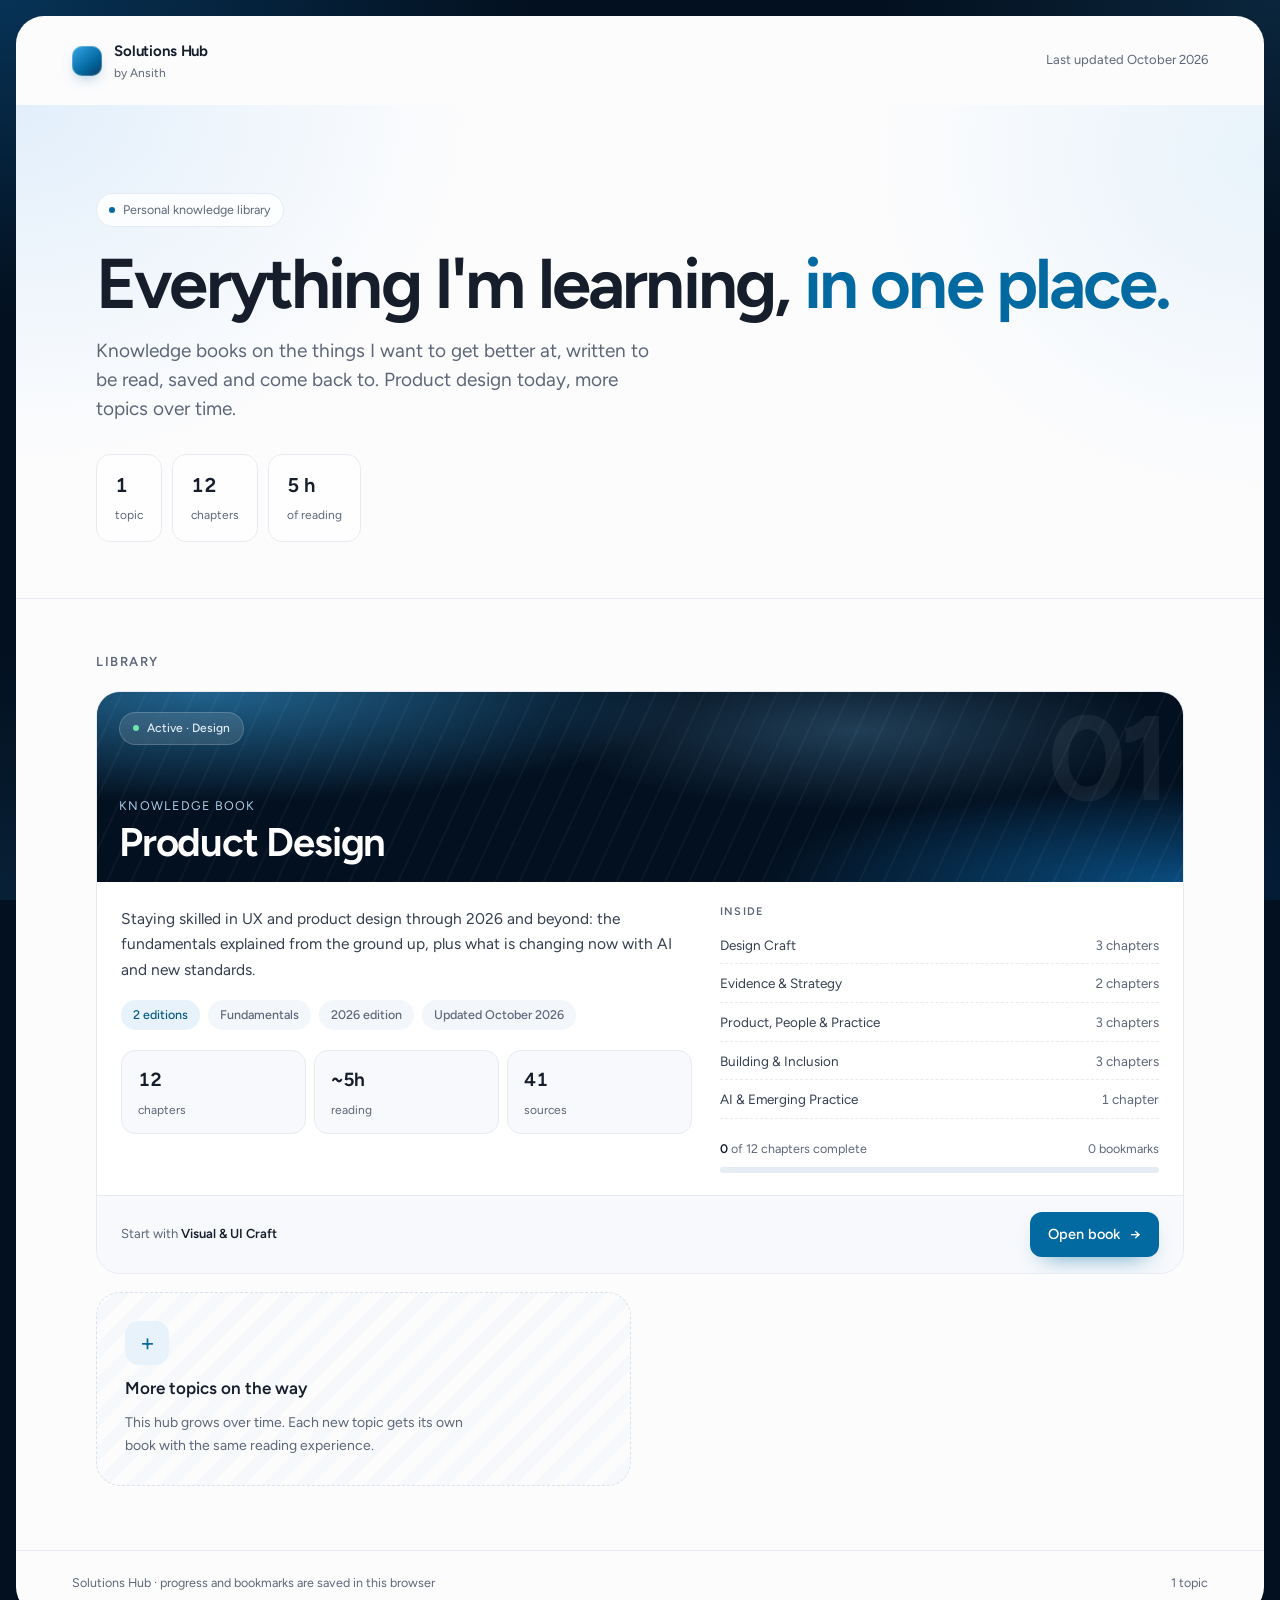
==== Product Design Workbook/index.html @ cf9ffddc "Add files via upload" ====
<!doctype html>
<html lang="en">
<head>
<meta charset="utf-8">
<meta name="viewport" content="width=device-width, initial-scale=1">
<title>Solutions Hub</title>
<meta name="description" content="A personal library of knowledge books: product design today, more topics over time.">
<link rel="preconnect" href="https://fonts.googleapis.com">
<link rel="preconnect" href="https://fonts.gstatic.com" crossorigin>
<link href="https://fonts.googleapis.com/css2?family=Figtree:ital,wght@0,300..800;1,300..800&display=swap" rel="stylesheet">
<style>
:root{
  --font:"Figtree",system-ui,-apple-system,"Segoe UI",sans-serif;
  --night:#03101f;
  --aur:radial-gradient(60% 50% at 0% 0%,rgba(14,116,190,.34),transparent 70%),
        radial-gradient(45% 40% at 100% 0%,rgba(56,170,240,.14),transparent 70%),
        radial-gradient(55% 50% at 85% 100%,rgba(10,88,170,.26),transparent 70%),
        radial-gradient(40% 40% at 0% 100%,rgba(40,150,220,.12),transparent 70%);
  --paper:#fcfcfd;--wash:#f3f6fa;--wash-2:#f7f9fc;
  --ink:#161d2b;--body:#353e50;--muted:#5d6679;
  --line:#e7eaf0;--line-2:#dbe1ea;
  --accent:#0369a1;--accent-2:#075985;--tint:#e7f2fb;
  --gap:16px;--r:28px;--ease:cubic-bezier(.2,.7,.2,1);
  color-scheme:light;
}
*{box-sizing:border-box}
html{-webkit-text-size-adjust:100%}
body{margin:0;min-height:100vh;padding:var(--gap);font:400 16px/1.6 var(--font);color:var(--body);background-color:var(--night);background-image:var(--aur);background-attachment:fixed;-webkit-font-smoothing:antialiased}
a{color:inherit}
:focus-visible{outline:2px solid var(--accent);outline-offset:3px;border-radius:8px}
h1,h2,h3{margin:0;color:var(--ink);font-weight:650;letter-spacing:-.025em;line-height:1.1;text-wrap:balance}

.shell{min-height:calc(100vh - var(--gap)*2);background:var(--paper);border-radius:var(--r);overflow:clip;display:flex;flex-direction:column}

/* top bar */
.bar{display:flex;align-items:center;justify-content:space-between;gap:16px;padding:22px clamp(20px,5vw,56px)}
.mark{display:flex;align-items:center;gap:12px;text-decoration:none}
.mark-dot{width:30px;height:30px;border-radius:10px;background:linear-gradient(140deg,#38a6e8,#0369a1 60%,#073a63);box-shadow:inset 0 0 0 1px rgba(255,255,255,.25),0 6px 16px -8px rgba(3,105,161,.8)}
.mark b{display:block;font-weight:650;font-size:15px;color:var(--ink);letter-spacing:-.01em}
.mark span{display:block;font-size:12px;color:var(--muted);margin-top:1px}
.bar-meta{font-size:13px;color:var(--muted)}

/* hero */
.hero{position:relative;padding:clamp(40px,7vw,88px) clamp(20px,5vw,56px) clamp(36px,5vw,56px);background:
  radial-gradient(60% 120% at 0% 0%,#e2effb 0%,transparent 60%),
  radial-gradient(50% 110% at 100% 10%,#e8f3fb 0%,transparent 62%);border-bottom:1px solid var(--line)}
.hero-in{max-width:68rem;margin:0 auto}
.kicker{display:inline-flex;align-items:center;gap:8px;padding:6px 12px;border-radius:999px;background:rgba(255,255,255,.8);border:1px solid var(--line);font-size:12.5px;color:var(--muted)}
.kicker i{width:6px;height:6px;border-radius:50%;background:var(--accent)}
.hero h1{margin:22px 0 16px;font-size:clamp(2.6rem,1.6rem + 4vw,4.4rem);letter-spacing:-.04em;line-height:1}
.hero h1 em{font-style:normal;color:var(--accent)}
.hero p{margin:0;max-width:36rem;font-size:clamp(16.5px,1.1vw + 12px,19px);line-height:1.55;color:var(--muted)}
.stats{display:flex;flex-wrap:wrap;gap:10px;margin-top:30px}
.stat{padding:14px 18px;border-radius:14px;background:rgba(255,255,255,.75);border:1px solid var(--line)}
.stat b{display:block;font-size:20px;font-weight:650;color:var(--ink);font-variant-numeric:tabular-nums;letter-spacing:-.02em}
.stat span{font-size:12px;color:var(--muted)}

/* library */
.lib{flex:1;padding:clamp(32px,5vw,56px) clamp(20px,5vw,56px) 64px}
.lib-in{max-width:68rem;margin:0 auto}
.lib-head{display:flex;align-items:end;justify-content:space-between;gap:16px;flex-wrap:wrap;margin-bottom:22px}
.lib-head h2{font-size:13px;font-weight:600;letter-spacing:.12em;text-transform:uppercase;color:var(--muted)}
.tools{display:flex;gap:10px;flex-wrap:wrap}
.chips{display:flex;gap:6px;flex-wrap:wrap}
.chip{padding:7px 13px;border-radius:999px;border:1px solid var(--line);background:#fff;color:var(--muted);font:500 13px var(--font);cursor:pointer;transition:all .2s}
.chip[aria-pressed=true]{background:var(--ink);border-color:var(--ink);color:#fff}
.search{position:relative}
.search input{width:15rem;padding:8px 14px 8px 36px;border:1px solid var(--line);border-radius:999px;background:#fff;font:400 14px var(--font);color:var(--ink)}
.search input:focus{outline:none;border-color:var(--accent);box-shadow:0 0 0 4px rgba(3,105,161,.12)}
.search svg{position:absolute;left:12px;top:50%;transform:translateY(-50%);color:var(--muted)}

.grid{display:grid;grid-template-columns:repeat(auto-fill,minmax(min(100%,22rem),1fr));gap:18px}

/* topic card */
.topic{position:relative;display:flex;flex-direction:column;grid-column:span 2;min-height:100%;border:1px solid var(--line);border-radius:24px;background:#fff;overflow:hidden;text-decoration:none;color:inherit;transition:transform .35s var(--ease),box-shadow .35s var(--ease),border-color .35s}
.topic:hover{transform:translateY(-3px);border-color:var(--line-2);box-shadow:0 28px 60px -36px rgba(3,30,60,.45)}
.cover{position:relative;height:190px;background:var(--night);background-image:
  radial-gradient(70% 90% at 10% 0%,rgba(56,166,232,.55),transparent 65%),
  radial-gradient(60% 80% at 100% 100%,rgba(14,116,190,.6),transparent 65%),
  radial-gradient(40% 60% at 70% 20%,rgba(120,200,250,.25),transparent 70%);overflow:hidden}
.cover::after{content:"";position:absolute;inset:0;background:repeating-linear-gradient(115deg,rgba(255,255,255,.035) 0 2px,transparent 2px 22px)}
.cover-tag{position:absolute;left:22px;top:20px;z-index:1;display:inline-flex;gap:8px;align-items:center;padding:6px 13px;border-radius:999px;background:rgba(255,255,255,.12);border:1px solid rgba(255,255,255,.18);color:#e3eef8;font-size:12px;font-weight:500;-webkit-backdrop-filter:blur(6px);backdrop-filter:blur(6px)}
.cover-tag i{width:6px;height:6px;border-radius:50%;background:#6fe3b0}
.cover-title{position:absolute;left:22px;right:22px;bottom:20px;z-index:1;color:#fff}
.cover-title small{display:block;font-size:12.5px;letter-spacing:.1em;text-transform:uppercase;color:#a9cbe8;margin-bottom:6px}
.cover-title b{display:block;font-size:clamp(28px,2.4vw + 10px,40px);font-weight:650;letter-spacing:-.03em;line-height:1}
.cover-num{position:absolute;right:18px;top:6px;font-size:120px;font-weight:700;line-height:1;color:rgba(255,255,255,.06);letter-spacing:-.05em;z-index:0}

.body{display:grid;grid-template-columns:minmax(0,1.3fr) minmax(0,1fr);gap:28px;padding:24px 24px 22px;flex:1}
.desc{margin:0 0 18px;font-size:15.5px;line-height:1.65;color:var(--body)}
.meta{display:flex;flex-wrap:wrap;gap:6px 8px}
.pill{display:inline-flex;align-items:center;gap:6px;padding:5px 12px;border-radius:999px;background:var(--wash);color:var(--muted);font-size:12.5px;font-weight:500}
.pill.blue{background:var(--tint);color:var(--accent-2)}
.facts{display:grid;grid-template-columns:repeat(3,1fr);gap:8px;margin-top:20px}
.fact{padding:14px 16px 12px;border-radius:14px;background:var(--wash-2);border:1px solid var(--line)}
.fact b{display:block;font-size:19px;font-weight:650;color:var(--ink);font-variant-numeric:tabular-nums;letter-spacing:-.02em}
.fact span{font-size:12px;color:var(--muted)}

.side h3{margin:0 0 10px;font-size:11px;font-weight:600;letter-spacing:.12em;text-transform:uppercase;color:var(--muted)}
.parts{list-style:none;margin:0 0 20px;padding:0;display:grid;gap:2px}
.parts li{display:flex;justify-content:space-between;gap:10px;padding:7px 0;border-bottom:1px dashed var(--line);font-size:13.5px;color:var(--body)}
.parts li span:last-child{color:var(--muted);font-variant-numeric:tabular-nums;white-space:nowrap}
.prog{margin-top:auto}
.prog-row{display:flex;justify-content:space-between;font-size:12.5px;color:var(--muted);margin-bottom:8px}
.prog-row b{color:var(--ink);font-weight:600}
.track{height:6px;border-radius:999px;background:#e5ecf3;overflow:hidden}
.track i{display:block;height:100%;width:0;border-radius:999px;background:linear-gradient(90deg,#38a6e8,var(--accent));transition:width .8s var(--ease)}

.foot{display:flex;align-items:center;justify-content:space-between;gap:12px;flex-wrap:wrap;padding:16px 24px;border-top:1px solid var(--line);background:var(--wash-2)}
.foot-l{font-size:13px;color:var(--muted)}
.foot-l b{color:var(--ink);font-weight:600}
.cta{display:inline-flex;align-items:center;gap:10px;padding:11px 18px;border-radius:12px;background:var(--accent);color:#fff;font-weight:550;font-size:14.5px;box-shadow:0 10px 24px -14px rgba(3,105,161,.9);transition:background .25s,gap .25s}
.topic:hover .cta{background:var(--accent-2);gap:14px}

/* placeholder */
.soon{display:flex;flex-direction:column;justify-content:center;align-items:flex-start;gap:10px;padding:28px;border:1.5px dashed var(--line-2);border-radius:24px;background:repeating-linear-gradient(135deg,transparent 0 12px,rgba(3,105,161,.025) 12px 24px);color:var(--muted)}
.soon .plus{display:grid;place-items:center;width:44px;height:44px;border-radius:14px;background:var(--tint);color:var(--accent);font-size:24px;line-height:1}
.soon b{color:var(--ink);font-size:17px;font-weight:600}
.soon p{margin:0;font-size:14px;line-height:1.6;max-width:22rem}
.soon .ideas{display:flex;flex-wrap:wrap;gap:6px;margin-top:6px}

.empty{padding:48px;text-align:center;color:var(--muted);border:1px dashed var(--line-2);border-radius:24px}

.footer{padding:22px clamp(20px,5vw,56px);border-top:1px solid var(--line);font-size:12.5px;color:var(--muted);display:flex;justify-content:space-between;gap:12px;flex-wrap:wrap}

@media (prefers-reduced-motion:no-preference){
  .hero-in>*,.lib-in>*{animation:rise .7s var(--ease) both}
  .hero-in>*:nth-child(2){animation-delay:.06s}.hero-in>*:nth-child(3){animation-delay:.12s}.hero-in>*:nth-child(4){animation-delay:.18s}
  .lib-in>*{animation-delay:.22s}
}
@keyframes rise{from{opacity:0;transform:translateY(10px)}to{opacity:1;transform:none}}
@media (prefers-reduced-motion:reduce){*{animation:none!important;transition:none!important}}

@media (max-width:900px){
  .topic{grid-column:auto}
  .body{grid-template-columns:1fr;gap:20px}
}
@media (max-width:560px){
  :root{--gap:8px;--r:20px}
  .bar-meta{display:none}
  .facts{grid-template-columns:repeat(3,1fr)}
  .search input{width:100%}
  .tools,.search{width:100%}
  .cover{height:160px}
}
</style>
</head>
<body>
<div class="shell">
  <header class="bar">
    <a class="mark" href="./"><span class="mark-dot" aria-hidden="true"></span><span><b>Solutions Hub</b><span>by Ansith</span></span></a>
    <span class="bar-meta" id="updated"></span>
  </header>

  <section class="hero" aria-labelledby="hero-title">
    <div class="hero-in">
      <span class="kicker"><i></i>Personal knowledge library</span>
      <h1 id="hero-title">Everything I'm learning, <em>in one place.</em></h1>
      <p id="tagline"></p>
      <div class="stats" id="stats"></div>
    </div>
  </section>

  <main class="lib" aria-labelledby="lib-title">
    <div class="lib-in">
      <div class="lib-head">
        <h2 id="lib-title">Library</h2>
        <div class="tools" id="tools"></div>
      </div>
      <div class="grid" id="grid"></div>
    </div>
  </main>

  <footer class="footer">
    <span>Solutions Hub · progress and bookmarks are saved in this browser</span>
    <span id="foot-count"></span>
  </footer>
</div>

<script>
window.HUB = /*HUB_DATA*/{"title": "Solutions Hub", "owner": "Ansith", "tagline": "Knowledge books on the things I want to get better at, written to be read, saved and come back to. Product design today, more topics over time.", "topics": [{"id": "product-design", "title": "Product Design", "kind": "Knowledge Book", "category": "Design", "href": "product-design.html", "description": "Staying skilled in UX and product design through 2026 and beyond: the fundamentals explained from the ground up, plus what is changing now with AI and new standards.", "status": "Active", "updated": "October 2026", "book": "product-design", "storageKey": "pdbook:v1", "bookmarksKey": "pdbook:bookmarks:v1", "stats": {"chapters": 12, "minutes": 298, "sources": 41, "editions": 2, "editionNames": ["Fundamentals", "2026 edition"], "parts": [{"name": "Design Craft", "count": 3}, {"name": "Evidence & Strategy", "count": 2}, {"name": "Product, People & Practice", "count": 3}, {"name": "Building & Inclusion", "count": 3}, {"name": "AI & Emerging Practice", "count": 1}], "first": "Visual & UI Craft", "titles": {"visual-ui-craft": "Visual & UI Craft", "interaction-experience-design": "Interaction & Experience Design", "design-systems-scalable-design": "Design Systems & Scalable Design", "user-research-validation": "User Research & Validation", "product-discovery-strategic-ux": "Product Discovery & Strategic UX", "product-business-thinking": "Product & Business Thinking", "communication-storytelling": "Communication & Storytelling", "collaboration-leadership": "Collaboration & Leadership", "design-tools-prototyping": "Design Tools & Prototyping", "technical-engineering-literacy": "Technical & Engineering Literacy", "accessibility-inclusive-design": "Accessibility & Inclusive Design", "ai-emerging-design-practice": "AI & Emerging Design Practice"}}}]}/*END_HUB_DATA*/;
(function () {
  var H = window.HUB, topics = H.topics || [];
  function esc(s){return String(s==null?"":s).replace(/[&<>"']/g,function(c){return{"&":"&amp;","<":"&lt;",">":"&gt;",'"':"&quot;","'":"&#39;"}[c]})}
  function read(k,d){try{var v=localStorage.getItem(k);return v?JSON.parse(v):d}catch(e){return d}}
  function n2(n){return n<10?"0"+n:""+n}

  document.getElementById("tagline").textContent = H.tagline || "";
  document.getElementById("updated").textContent = topics.length ? "Last updated " + topics[0].updated : "";

  var chapters=0, hours=0;
  topics.forEach(function(t){ if(t.stats){ chapters+=t.stats.chapters; hours+=(t.stats.minutes||0); } });
  var stats=[[topics.length, topics.length===1?"topic":"topics"],[chapters,"chapters"],[Math.round(hours/60*10)/10+" h","of reading"]];
  document.getElementById("stats").innerHTML = stats.map(function(s){return '<div class="stat"><b>'+esc(s[0])+'</b><span>'+esc(s[1])+'</span></div>'}).join("");
  document.getElementById("foot-count").textContent = topics.length + (topics.length===1?" topic":" topics");

  var cats=["All"]; topics.forEach(function(t){ if(t.category && cats.indexOf(t.category)<0) cats.push(t.category); });
  var state={cat:"All",q:""};
  var tools=document.getElementById("tools");
  if (topics.length > 3) {
    tools.innerHTML = '<div class="chips">'+cats.map(function(c){return '<button class="chip" type="button" data-cat="'+esc(c)+'" aria-pressed="'+(c==="All")+'">'+esc(c)+'</button>'}).join("")+'</div>'+
      '<label class="search"><svg width="15" height="15" viewBox="0 0 24 24" fill="none" stroke="currentColor" stroke-width="2" stroke-linecap="round"><circle cx="11" cy="11" r="7"/><path d="m20 20-3.5-3.5"/></svg><input type="search" placeholder="Search topics" aria-label="Search topics"></label>';
    tools.addEventListener("click",function(e){var b=e.target.closest(".chip");if(!b)return;state.cat=b.dataset.cat;tools.querySelectorAll(".chip").forEach(function(x){x.setAttribute("aria-pressed",String(x===b))});render()});
    tools.addEventListener("input",function(e){state.q=e.target.value.toLowerCase();render()});
  }

  function card(t,i){
    var s=t.stats||{}, prog=read(t.storageKey,{}), done=prog&&prog.done?Object.keys(prog.done).filter(function(k){return prog.done[k]}).length:0;
    var bms=read(t.bookmarksKey,[]), bmN=Array.isArray(bms)?bms.length:0;
    var recent=prog&&prog.recent&&prog.recent[0], pct=s.chapters?Math.round(done/s.chapters*100):0;
    var resume=recent&&s.titles&&s.titles[recent.slug];
    var parts=(s.parts||[]).map(function(p){return '<li><span>'+esc(p.name)+'</span><span>'+p.count+(p.count===1?" chapter":" chapters")+'</span></li>'}).join("");
    var href=t.href+(resume?"#/m/"+recent.slug:"");
    return '<a class="topic" href="'+esc(href)+'">'+
      '<div class="cover"><span class="cover-num" aria-hidden="true">'+n2(i+1)+'</span>'+
        '<span class="cover-tag"><i></i>'+esc(t.status||"Active")+' · '+esc(t.category||"")+'</span>'+
        '<div class="cover-title"><small>'+esc(t.kind||"")+'</small><b>'+esc(t.title)+'</b></div></div>'+
      '<div class="body"><div>'+
        '<p class="desc">'+esc(t.description)+'</p>'+
        '<div class="meta">'+(s.editions?'<span class="pill blue">'+s.editions+' editions</span>':'')+
          (s.editionNames||[]).map(function(e){return '<span class="pill">'+esc(e)+'</span>'}).join("")+
          '<span class="pill">Updated '+esc(t.updated)+'</span></div>'+
        '<div class="facts">'+
          '<div class="fact"><b>'+(s.chapters||0)+'</b><span>chapters</span></div>'+
          '<div class="fact"><b>~'+Math.round((s.minutes||0)/60*10)/10+'h</b><span>reading</span></div>'+
          '<div class="fact"><b>'+(s.sources||0)+'</b><span>sources</span></div>'+
        '</div></div>'+
        '<div class="side" style="display:flex;flex-direction:column"><h3>Inside</h3><ul class="parts">'+parts+'</ul>'+
          '<div class="prog"><div class="prog-row"><span><b>'+done+'</b> of '+(s.chapters||0)+' chapters complete</span><span>'+bmN+(bmN===1?" bookmark":" bookmarks")+'</span></div>'+
          '<div class="track"><i style="width:'+pct+'%"></i></div></div></div>'+
      '</div>'+
      '<div class="foot"><span class="foot-l">'+(resume?'Continue with <b>'+esc(resume)+'</b>':'Start with <b>'+esc(s.first||"chapter one")+'</b>')+'</span>'+
        '<span class="cta">'+(resume?"Continue reading":"Open book")+' <span aria-hidden="true">→</span></span></div>'+
    '</a>';
  }
  var soon='<div class="soon"><span class="plus" aria-hidden="true">+</span><b>More topics on the way</b>'+
    '<p>This hub grows over time. Each new topic gets its own book with the same reading experience.</p></div>';

  function render(){
    var list=topics.filter(function(t){
      return (state.cat==="All"||t.category===state.cat) && (!state.q||(t.title+" "+t.description+" "+t.category).toLowerCase().indexOf(state.q)>=0);
    });
    var g=document.getElementById("grid");
    g.innerHTML = list.length ? list.map(card).join("") + (state.cat==="All"&&!state.q?soon:"") : '<div class="empty">No topics match.</div>';
  }
  render();
})();
</script>
</body>
</html>
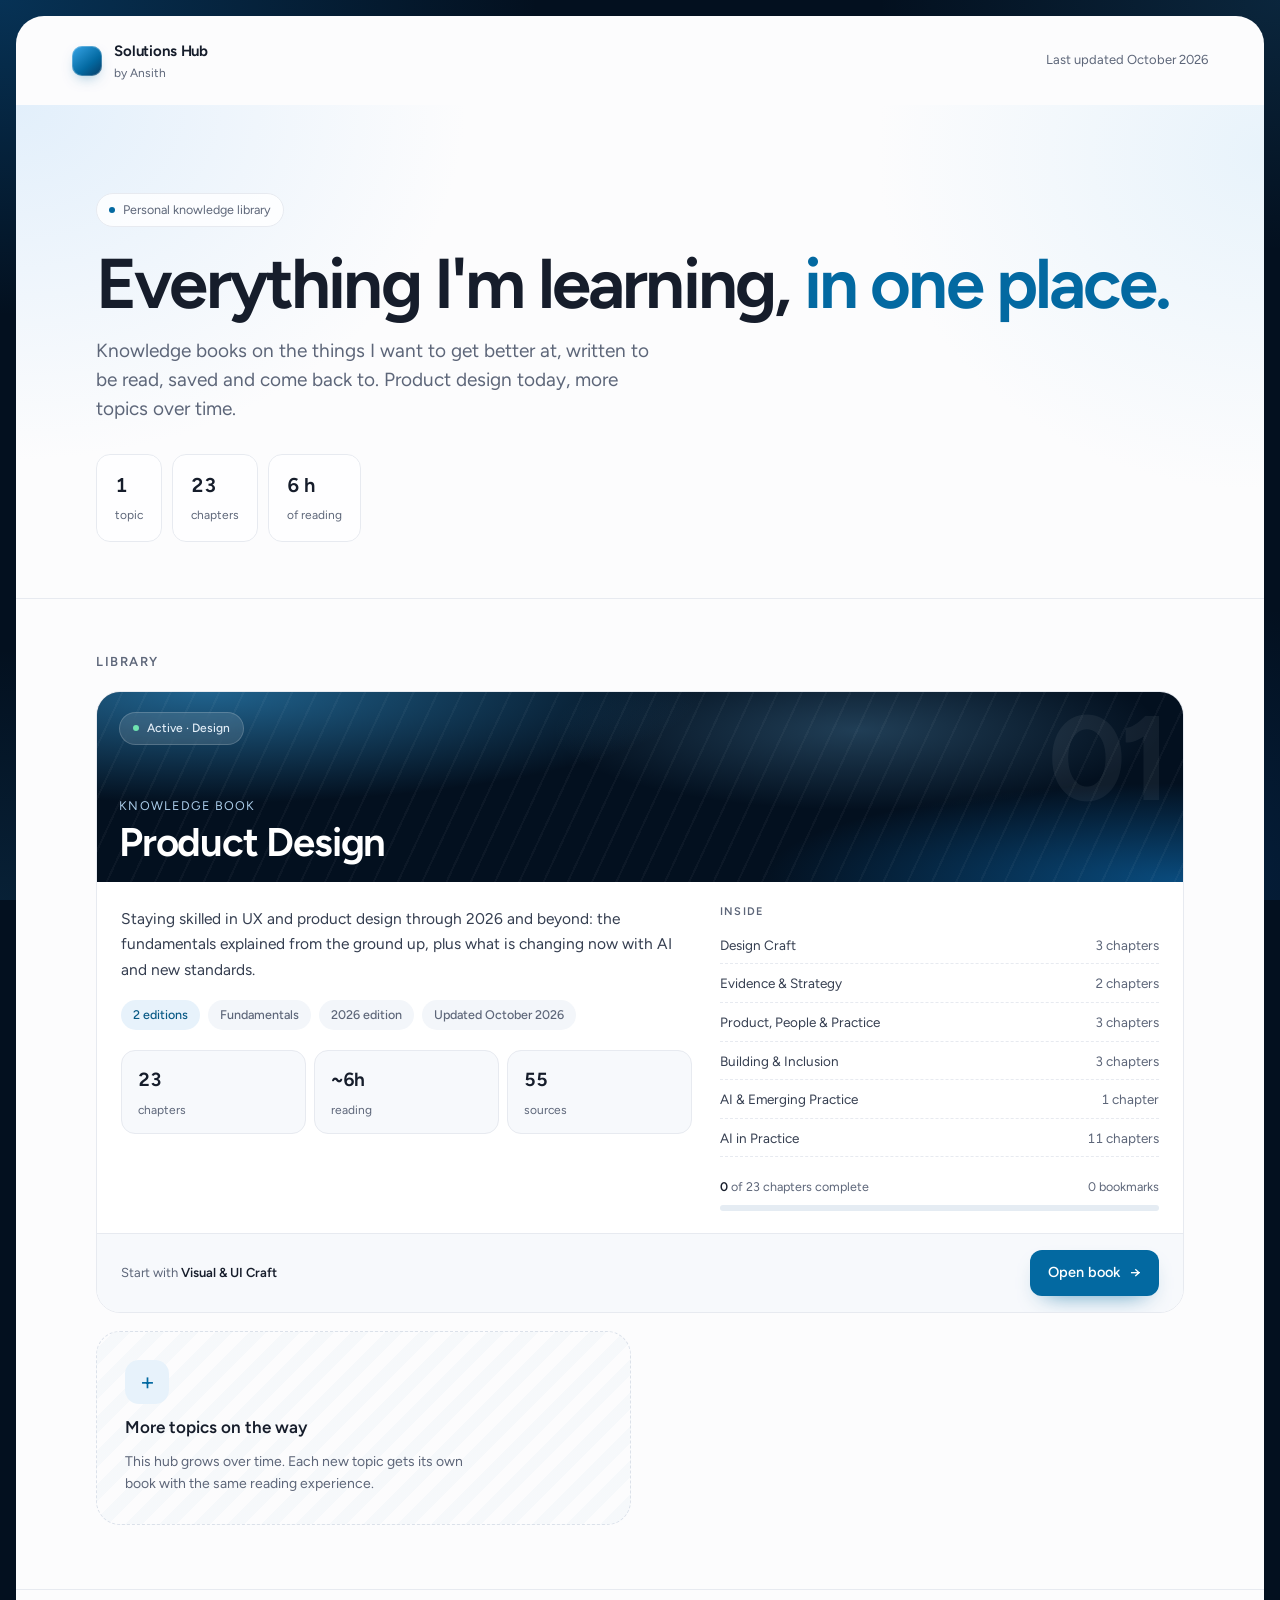
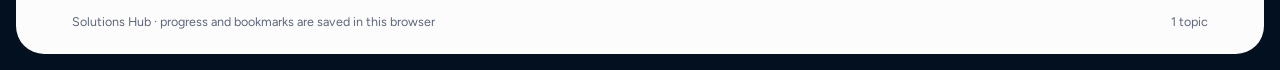
==== commit 16aa08ff: "Add chapters on AI in UX writing, accessibility, product design, evaluation, legal considerations, a" ====
--- a/Product Design Workbook/index.html
+++ b/Product Design Workbook/index.html
@@ -178,7 +178,7 @@
 </div>
 
 <script>
-window.HUB = /*HUB_DATA*/{"title": "Solutions Hub", "owner": "Ansith", "tagline": "Knowledge books on the things I want to get better at, written to be read, saved and come back to. Product design today, more topics over time.", "topics": [{"id": "product-design", "title": "Product Design", "kind": "Knowledge Book", "category": "Design", "href": "product-design.html", "description": "Staying skilled in UX and product design through 2026 and beyond: the fundamentals explained from the ground up, plus what is changing now with AI and new standards.", "status": "Active", "updated": "October 2026", "book": "product-design", "storageKey": "pdbook:v1", "bookmarksKey": "pdbook:bookmarks:v1", "stats": {"chapters": 12, "minutes": 298, "sources": 41, "editions": 2, "editionNames": ["Fundamentals", "2026 edition"], "parts": [{"name": "Design Craft", "count": 3}, {"name": "Evidence & Strategy", "count": 2}, {"name": "Product, People & Practice", "count": 3}, {"name": "Building & Inclusion", "count": 3}, {"name": "AI & Emerging Practice", "count": 1}], "first": "Visual & UI Craft", "titles": {"visual-ui-craft": "Visual & UI Craft", "interaction-experience-design": "Interaction & Experience Design", "design-systems-scalable-design": "Design Systems & Scalable Design", "user-research-validation": "User Research & Validation", "product-discovery-strategic-ux": "Product Discovery & Strategic UX", "product-business-thinking": "Product & Business Thinking", "communication-storytelling": "Communication & Storytelling", "collaboration-leadership": "Collaboration & Leadership", "design-tools-prototyping": "Design Tools & Prototyping", "technical-engineering-literacy": "Technical & Engineering Literacy", "accessibility-inclusive-design": "Accessibility & Inclusive Design", "ai-emerging-design-practice": "AI & Emerging Design Practice"}}}]}/*END_HUB_DATA*/;
+window.HUB = /*HUB_DATA*/{"title": "Solutions Hub", "owner": "Ansith", "tagline": "Knowledge books on the things I want to get better at, written to be read, saved and come back to. Product design today, more topics over time.", "topics": [{"id": "product-design", "title": "Product Design", "kind": "Knowledge Book", "category": "Design", "href": "product-design.html", "description": "Staying skilled in UX and product design through 2026 and beyond: the fundamentals explained from the ground up, plus what is changing now with AI and new standards.", "status": "Active", "updated": "October 2026", "book": "product-design", "storageKey": "pdbook:v1", "bookmarksKey": "pdbook:bookmarks:v1", "stats": {"chapters": 23, "minutes": 358, "sources": 55, "editions": 2, "editionNames": ["Fundamentals", "2026 edition"], "parts": [{"name": "Design Craft", "count": 3}, {"name": "Evidence & Strategy", "count": 2}, {"name": "Product, People & Practice", "count": 3}, {"name": "Building & Inclusion", "count": 3}, {"name": "AI & Emerging Practice", "count": 1}, {"name": "AI in Practice", "count": 11}], "first": "Visual & UI Craft", "titles": {"visual-ui-craft": "Visual & UI Craft", "interaction-experience-design": "Interaction & Experience Design", "design-systems-scalable-design": "Design Systems & Scalable Design", "user-research-validation": "User Research & Validation", "product-discovery-strategic-ux": "Product Discovery & Strategic UX", "product-business-thinking": "Product & Business Thinking", "communication-storytelling": "Communication & Storytelling", "collaboration-leadership": "Collaboration & Leadership", "design-tools-prototyping": "Design Tools & Prototyping", "technical-engineering-literacy": "Technical & Engineering Literacy", "accessibility-inclusive-design": "Accessibility & Inclusive Design", "ai-emerging-design-practice": "AI & Emerging Design Practice", "ai-landscape-toolstack": "The AI Landscape & Your Toolstack", "ai-research-discovery": "AI for Research & Discovery", "ai-visual-media-assets": "AI for Visual, Brand & Media", "ai-prototyping-vibe-coding": "Prompt-to-UI, Prototyping & Vibe Coding", "ai-design-systems-handoff": "Design Systems, MCP & Design-to-Code", "ai-content-ux-writing": "AI for Content & UX Writing", "ai-accessibility-qa-critique": "AI for Accessibility, QA & Critique", "designing-ai-products": "Designing AI Products: Patterns, Agents & Generative UI", "ai-evals-quality-trust": "Evals, Quality & Trust", "ai-law-ip-ethics": "AI Law, IP & Ethics for Designers", "ai-native-designer-career": "The AI-Native Designer: Roles, Systems & Career"}}}]}/*END_HUB_DATA*/;
 (function () {
   var H = window.HUB, topics = H.topics || [];
   function esc(s){return String(s==null?"":s).replace(/[&<>"']/g,function(c){return{"&":"&amp;","<":"&lt;",">":"&gt;",'"':"&quot;","'":"&#39;"}[c]})}
